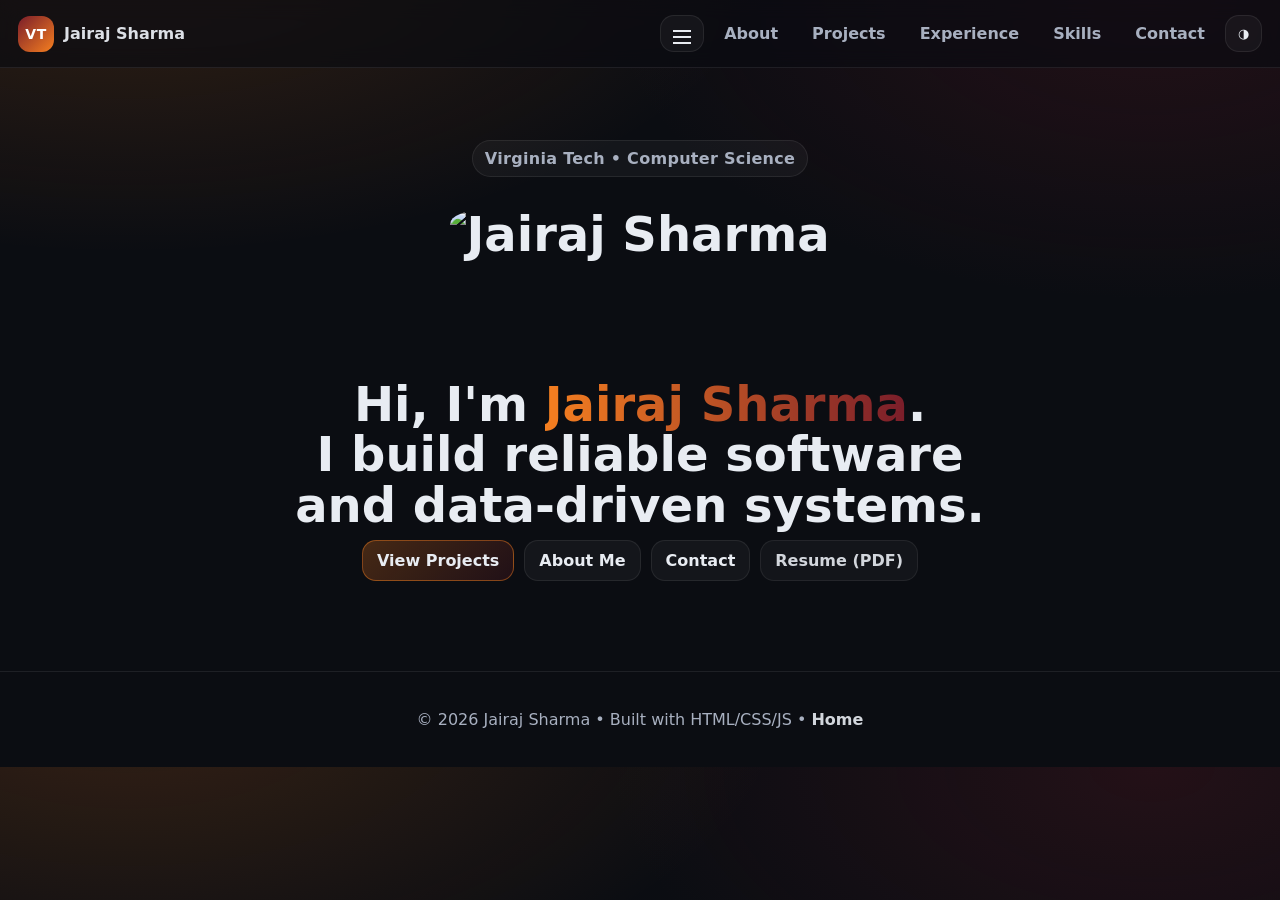
==== index.html @ 88c2f835 "adding barebones personal website" ====
<!doctype html>
<html lang="en">
<head>
  <meta charset="utf-8" />
  <meta name="viewport" content="width=device-width, initial-scale=1" />
  <title>Jairaj Sharma | Virginia Tech CS Portfolio</title>
  <meta name="description" content="Portfolio website for Jairaj Sharma, Virginia Tech Computer Science student." />
  <link rel="stylesheet" href="styles.css" />
</head>

<body>
  <div id="scrollProgress" aria-hidden="true"></div>

  <header class="site-header">
    <a class="brand" href="index.html" aria-label="Home">
      <span class="brand-mark" aria-hidden="true">VT</span>
      <span class="brand-text">Jairaj Sharma</span>
    </a>

    <nav class="nav" aria-label="Primary navigation">
      <button id="menuBtn" class="icon-btn" aria-label="Open menu" aria-expanded="false">
        <span class="hamburger" aria-hidden="true"></span>
      </button>

      <div id="navLinks" class="nav-links" data-open="false">
        <a href="about.html">About</a>
        <a href="projects.html">Projects</a>
        <a href="experience.html">Experience</a>
        <a href="skills.html">Skills</a>
        <a href="contact.html">Contact</a>
      </div>

      <button id="themeBtn" class="icon-btn" aria-label="Toggle theme" title="Toggle theme">
        <span aria-hidden="true">◑</span>
      </button>
    </nav>
  </header>

  <main id="top">
    <section class="hero hero--simple section">
      <div class="hero-content">
        <p class="tag">Virginia Tech • Computer Science</p>
        <h1 class="title">
          <div class="profile-image">
            <img src="DSC_0544 copy.JPG" alt="Jairaj Sharma" />
          </div>
          Hi, I'm <span class="accent">Jairaj Sharma</span>.
          <br />
          I build reliable software and data-driven systems.
        </h1>

        <div class="cta-row">
          <a class="btn primary" href="projects.html">View Projects</a>
          <a class="btn" href="about.html">About Me</a>
          <a class="btn" href="contact.html">Contact</a>
          <a class="btn ghost" href="#" id="resumeLink">Resume (PDF)</a>
        </div>
      </div>
    </section>
  </main>

  <footer class="footer">
    <p>
      © <span id="year"></span> Jairaj Sharma • Built with HTML/CSS/JS •
      <a class="link" href="index.html">Home</a>
    </p>
  </footer>

  <script src="script.js"></script>
</body>
</html>
---- styles.css ----
:root{
    --bg: #0b0d12;
    --panel: #111522;
    --panel2: #0f1320;
    --text: #e8ecf2;
    --muted: #a8b0c0;
    --border: rgba(255,255,255,0.08);
    --shadow: 0 14px 40px rgba(0,0,0,0.35);
  
    /* VT-ish accent pair */
    --accent: #7a1d2a;   /* maroon */
    --accent2:#f57f20;   /* orange-ish */
  
    --radius: 18px;
    --max: 1080px;
  }
  
  [data-theme="light"]{
    --bg: #f7f7fb;
    --panel: #ffffff;
    --panel2: #ffffff;
    --text: #10131a;
    --muted: #475064;
    --border: rgba(15,18,26,0.12);
    --shadow: 0 14px 40px rgba(15,18,26,0.12);
  }
  
  *{ box-sizing: border-box; }
  html{ scroll-behavior: smooth; }
  body{
    margin:0;
    font-family: ui-sans-serif, system-ui, -apple-system, Segoe UI, Roboto, Helvetica, Arial;
    background: radial-gradient(1200px 600px at 10% -10%, rgba(245,127,32,0.18), transparent 55%),
                radial-gradient(900px 500px at 90% 0%, rgba(122,29,42,0.22), transparent 60%),
                var(--bg);
    color: var(--text);
  }

  .profile-image img {
    height: 150px;
    border-radius: 10%; /* Makes the image circular */
    margin: 20px 0;
    text-align: center;

  }
  
  #scrollProgress{
    position: fixed;
    top:0; left:0;
    height: 3px;
    width: 0%;
    background: linear-gradient(90deg, var(--accent2), var(--accent));
    z-index: 9999;
  }
  
  /* Header */
  .site-header{
    position: sticky;
    top:0;
    z-index: 1000;
    backdrop-filter: blur(10px);
    background: rgba(10,12,18,0.65);
    border-bottom: 1px solid var(--border);
  }
  [data-theme="light"] .site-header{
    background: rgba(247,247,251,0.7);
  }
  
  .site-header{
    display:flex;
    align-items:center;
    justify-content: space-between;
    padding: 14px 18px;
  }
  
  .brand{
    display:flex;
    align-items:center;
    gap:10px;
    text-decoration:none;
    color: var(--text);
    font-weight: 700;
  }
  .brand-mark{
    width: 36px;
    height: 36px;
    border-radius: 12px;
    display:grid;
    place-items:center;
    background: linear-gradient(135deg, var(--accent), var(--accent2));
    color: white;
    font-size: 14px;
    letter-spacing: .5px;
  }
  .brand-text{ opacity: .95; }
  
  .nav{
    display:flex;
    align-items:center;
    gap: 10px;
  }
  .nav-links{
    display:flex;
    align-items:center;
    gap: 14px;
  }
  .nav-links a{
    color: var(--muted);
    text-decoration:none;
    font-weight: 600;
    padding: 10px 10px;
    border-radius: 12px;
  }
  .nav-links a:hover{
    background: rgba(255,255,255,0.06);
    color: var(--text);
  }
  .nav-links a[aria-current="page"]{
    color: var(--text);
    background: linear-gradient(135deg, rgba(245,127,32,0.18), rgba(122,29,42,0.14));
    border: 1px solid rgba(245,127,32,0.35);
  }
  
  .icon-btn{
    border: 1px solid var(--border);
    background: rgba(255,255,255,0.04);
    color: var(--text);
    padding: 10px 12px;
    border-radius: 14px;
    cursor:pointer;
  }
  .icon-btn:hover{
    transform: translateY(-1px);
  }
  
  
  /* Mobile nav */
  .hamburger{
    display:inline-block;
    width: 18px; height: 2px;
    background: var(--text);
    position: relative;
  }
  .hamburger::before, .hamburger::after{
    content:"";
    position:absolute; left:0;
    width: 18px; height: 2px;
    background: var(--text);
  }
  .hamburger::before{ top:-6px; }
  .hamburger::after{ top: 6px; }
  
  .section{
    max-width: var(--max);
    margin: 0 auto;
    padding: 56px 18px;
  }
  .section-head{
    margin-bottom: 18px;
  }
  .section-head h2{
    margin: 0 0 6px;
    font-size: 28px;
  }
  .section-head p{
    margin: 0;
    color: var(--muted);
  }
  
  .hero{
    display:grid;
    grid-template-columns: 1.3fr 0.7fr;
    gap: 18px;
    padding-top: 44px;
  }
  .hero.hero--simple{
    grid-template-columns: 1fr;
    text-align: center;
    padding-top: 72px;
    padding-bottom: 72px;
    max-width: 780px;
  }
  .hero.hero--simple .cta-row{
    justify-content: center;
  }
  .hero.hero--simple .profile-image{
    display: flex;
    justify-content: center;
  }
  .tag{
    display:inline-flex;
    padding: 8px 12px;
    border: 1px solid var(--border);
    background: rgba(255,255,255,0.04);
    border-radius: 999px;
    color: var(--muted);
    font-weight: 700;
    letter-spacing: .3px;
    margin: 0 0 12px;
  }
  .title{
    margin: 0 0 10px;
    font-size: clamp(30px, 4vw, 48px);
    line-height: 1.05;
  }
  .accent{
    background: linear-gradient(90deg, var(--accent2), var(--accent));
    -webkit-background-clip: text;
    background-clip:text;
    color: transparent;
  }
  .subtitle{
    margin: 0 0 18px;
    color: var(--muted);
    font-size: 16px;
    line-height: 1.5;
    max-width: 62ch;
  }
  
  .cta-row{
    display:flex;
    gap:10px;
    flex-wrap: wrap;
    margin-bottom: 18px;
  }
  
  .btn{
    border: 1px solid var(--border);
    background: rgba(255,255,255,0.04);
    color: var(--text);
    padding: 10px 14px;
    border-radius: 14px;
    text-decoration:none;
    font-weight: 800;
    display:inline-flex;
    align-items:center;
    gap: 8px;
    cursor:pointer;
  }
  .btn:hover{ transform: translateY(-1px); }
  .btn.primary{
    border-color: rgba(245,127,32,0.45);
    background: linear-gradient(135deg, rgba(245,127,32,0.25), rgba(122,29,42,0.20));
  }
  .btn.ghost{
    opacity: .9;
  }
  
  .quick-facts{
    display:grid;
    grid-template-columns: repeat(3, minmax(0,1fr));
    gap: 10px;
  }
  .fact{
    border: 1px solid var(--border);
    background: rgba(255,255,255,0.04);
    border-radius: var(--radius);
    padding: 12px 12px;
  }
  .fact-label{
    display:block;
    color: var(--muted);
    font-weight: 700;
    font-size: 12px;
    margin-bottom: 4px;
  }
  .fact-value{
    font-weight: 800;
  }
  
  .card{
    border: 1px solid var(--border);
    background: linear-gradient(180deg, rgba(255,255,255,0.06), rgba(255,255,255,0.03));
    border-radius: var(--radius);
    padding: 16px;
    box-shadow: var(--shadow);
  }
  
  .hero-card{
    display:flex;
    flex-direction: column;
    gap: 12px;
  }
  .avatar{
    width: 64px; height: 64px;
    border-radius: 22px;
    display:grid;
    place-items:center;
    font-size: 28px;
    background: rgba(255,255,255,0.06);
    border: 1px solid var(--border);
  }
  .card-title{
    margin: 0 0 8px;
    font-size: 18px;
  }
  .list{
    margin: 0;
    padding-left: 18px;
    color: var(--muted);
    line-height: 1.55;
  }
  .list strong{ color: var(--text); }
  
  .grid{
    display:grid;
    gap: 14px;
  }
  .grid.two{ grid-template-columns: repeat(2, minmax(0,1fr)); }
  .grid.three{ grid-template-columns: repeat(3, minmax(0,1fr)); }
  
  .filters{
    display:flex;
    gap: 10px;
    flex-wrap: wrap;
    margin: 16px 0;
  }
  .chip{
    border: 1px solid var(--border);
    background: rgba(255,255,255,0.04);
    color: var(--muted);
    padding: 8px 12px;
    border-radius: 999px;
    cursor:pointer;
    font-weight: 800;
  }
  .chip.is-active{
    color: var(--text);
    border-color: rgba(245,127,32,0.45);
    background: linear-gradient(135deg, rgba(245,127,32,0.22), rgba(122,29,42,0.16));
  }
  
  .project-top{
    display:flex;
    align-items:center;
    justify-content: space-between;
    gap: 10px;
  }
  .pill{
    font-weight: 900;
    font-size: 12px;
    color: var(--text);
    border: 1px solid rgba(245,127,32,0.35);
    background: rgba(245,127,32,0.10);
    padding: 6px 10px;
    border-radius: 999px;
  }
  
  .mini{
    margin: 10px 0 0;
    padding-left: 18px;
    color: var(--muted);
    line-height: 1.5;
  }
  .card-actions{
    display:flex;
    gap: 12px;
    margin-top: 12px;
  }
  .link{
    color: var(--text);
    text-decoration:none;
    font-weight: 900;
    opacity: .9;
  }
  .link:hover{
    text-decoration: underline;
  }
  
  .timeline{
    display:grid;
    gap: 14px;
  }
  .timeline-top{
    display:flex;
    align-items: baseline;
    justify-content: space-between;
    gap: 10px;
  }
  .muted{
    color: var(--muted);
  }
  
  .badges{
    display:flex;
    gap: 8px;
    flex-wrap: wrap;
    margin-top: 10px;
  }
  .badge{
    border: 1px solid var(--border);
    background: rgba(255,255,255,0.04);
    color: var(--text);
    padding: 7px 10px;
    border-radius: 999px;
    font-weight: 800;
    font-size: 13px;
  }
  
  .field{
    display:grid;
    gap: 6px;
    margin-bottom: 12px;
  }
  .field span{
    color: var(--muted);
    font-weight: 800;
    font-size: 13px;
  }
  input, textarea{
    width: 100%;
    border-radius: 14px;
    border: 1px solid var(--border);
    background: rgba(255,255,255,0.03);
    padding: 10px 12px;
    color: var(--text);
    outline: none;
  }
  input:focus, textarea:focus{
    border-color: rgba(245,127,32,0.55);
    box-shadow: 0 0 0 4px rgba(245,127,32,0.12);
  }
  
  .form-row{
    display:flex;
    align-items:center;
    gap: 12px;
  }
  
  .inline-btn{
    border: none;
    background: none;
    color: var(--text);
    font-weight: 900;
    cursor: pointer;
    padding: 0;
  }
  .inline-btn:hover{ text-decoration: underline; }
  
  .toast{
    margin-left: 10px;
    color: var(--accent2);
    font-weight: 900;
  }
  
  .footer{
    border-top: 1px solid var(--border);
    padding: 22px 18px;
    color: var(--muted);
    text-align:center;
  }
  
  /* Responsive */
  @media (max-width: 860px){
    .hero{ grid-template-columns: 1fr; }
    .grid.two{ grid-template-columns: 1fr; }
    .grid.three{ grid-template-columns: 1fr; }
    .quick-facts{ grid-template-columns: 1fr; }
  
    .nav-links{
      position: absolute;
      top: 62px;
      right: 14px;
      flex-direction: column;
      align-items: stretch;
      width: 190px;
      padding: 10px;
      border-radius: 16px;
      border: 1px solid var(--border);
      background: rgba(10,12,18,0.92);
      box-shadow: var(--shadow);
      display: none;
    }
    [data-theme="light"] .nav-links{
      background: rgba(247,247,251,0.95);
    }
    .nav-links[data-open="true"]{ display:flex; }
  }
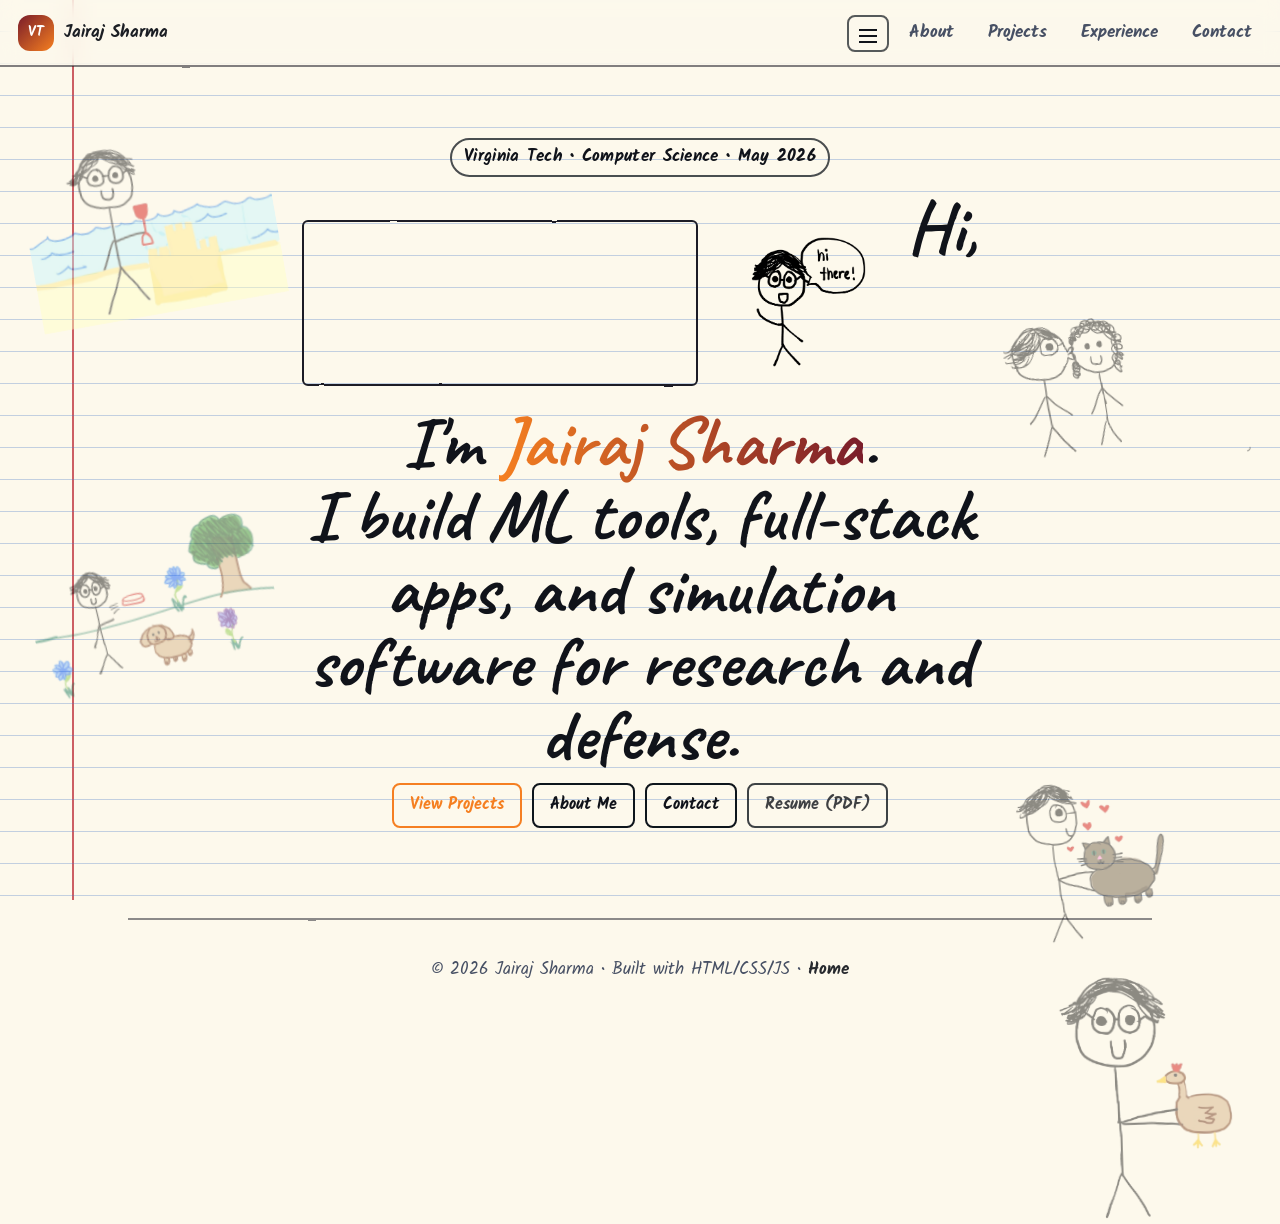
==== commit ccb0946d: "added animation effects, changed the theme to pencil sketch, included artistry" ====
--- a/index.html
+++ b/index.html
@@ -5,10 +5,25 @@
   <meta name="viewport" content="width=device-width, initial-scale=1" />
   <title>Jairaj Sharma | Virginia Tech CS Portfolio</title>
   <meta name="description" content="Portfolio website for Jairaj Sharma, Virginia Tech Computer Science student." />
-  <link rel="stylesheet" href="styles.css" />
+  <link rel="stylesheet" href="css/styles.css" />
+  <!-- Preload the hero portrait so it's ready by the time the page's pen-reveal
+       animation plays. Same file is used by <img> below (browser reuses the fetch). -->
+  <link rel="preload" as="image" href="images/profile.jpg" fetchpriority="high" />
 </head>
 
 <body>
+  <!-- Pencil-sketch filters used by CSS: `filter: url(#sketch)` / `#sketch-soft` -->
+  <svg class="sketch-defs" width="0" height="0" aria-hidden="true" focusable="false" style="position:absolute;width:0;height:0;overflow:hidden">
+    <filter id="sketch">
+      <feTurbulence type="fractalNoise" baseFrequency="0.025" numOctaves="3" seed="3" stitchTiles="stitch"/>
+      <feDisplacementMap in="SourceGraphic" scale="2.4"/>
+    </filter>
+    <filter id="sketch-soft">
+      <feTurbulence type="fractalNoise" baseFrequency="0.02" numOctaves="2" seed="7" stitchTiles="stitch"/>
+      <feDisplacementMap in="SourceGraphic" scale="1.5"/>
+    </filter>
+  </svg>
+
   <div id="scrollProgress" aria-hidden="true"></div>
 
   <header class="site-header">
@@ -26,34 +41,33 @@
         <a href="about.html">About</a>
         <a href="projects.html">Projects</a>
         <a href="experience.html">Experience</a>
-        <a href="skills.html">Skills</a>
         <a href="contact.html">Contact</a>
       </div>
 
-      <button id="themeBtn" class="icon-btn" aria-label="Toggle theme" title="Toggle theme">
-        <span aria-hidden="true">◑</span>
-      </button>
     </nav>
   </header>
 
   <main id="top">
     <section class="hero hero--simple section">
       <div class="hero-content">
-        <p class="tag">Virginia Tech • Computer Science</p>
+        <p class="tag">Virginia Tech • Computer Science • May 2026</p>
         <h1 class="title">
-          <div class="profile-image">
-            <img src="DSC_0544 copy.JPG" alt="Jairaj Sharma" />
+          <div class="profile-row">
+            <div class="profile-image">
+              <img src="images/profile.jpg" alt="Jairaj Sharma" fetchpriority="high" decoding="async" />
+            </div>
+            <img class="profile-sketch" src="images/transparent_images/SayingHi.png" alt="" decoding="async" />
           </div>
           Hi, I'm <span class="accent">Jairaj Sharma</span>.
           <br />
-          I build reliable software and data-driven systems.
+          I build ML tools, full-stack apps, and simulation software for research and defense.
         </h1>
 
         <div class="cta-row">
           <a class="btn primary" href="projects.html">View Projects</a>
           <a class="btn" href="about.html">About Me</a>
           <a class="btn" href="contact.html">Contact</a>
-          <a class="btn ghost" href="#" id="resumeLink">Resume (PDF)</a>
+          <a class="btn ghost" href="docs/Jairaj_Sharma_VirginiaTech.pdf" id="resumeLink">Resume (PDF)</a>
         </div>
       </div>
     </section>
@@ -66,6 +80,6 @@
     </p>
   </footer>
 
-  <script src="script.js"></script>
+  <script src="js/script.js"></script>
 </body>
 </html>
--- a/css/styles.css
+++ b/css/styles.css
@@ -0,0 +1,1154 @@
+@import url("https://fonts.googleapis.com/css2?family=Caveat:wght@500;600;700&family=Kalam:wght@400;700&display=swap");
+
+:root{
+    /* Notebook-paper palette — cream page, dark ink. Single theme (no toggle). */
+    --bg: #fdf9ec;
+    --panel: #ffffff;
+    --panel2: #ffffff;
+    --text: #10131a;
+    --muted: #475064;
+    --border: rgba(15,18,26,0.12);
+    --shadow: 0 14px 40px rgba(15,18,26,0.12);
+
+    /* VT-ish accent pair */
+    --accent: #7a1d2a;   /* maroon */
+    --accent2:#f57f20;   /* orange-ish */
+
+    /* Pencil / ink used by sketchy borders */
+    --pencil: #2a2e3a;        /* dark graphite, used on white card faces */
+    --ink: #1a1d26;           /* ink color for borders/rules on cream paper */
+    --ink-soft: rgba(26,29,38,0.75);
+
+    --radius: 8px;
+    --max: 1080px;
+
+    --font-body: "Kalam", "Patrick Hand", "Comic Sans MS", cursive;
+    --font-hand: "Caveat", "Kalam", cursive;
+  }
+  
+  *{ box-sizing: border-box; }
+  html{
+    scroll-behavior: smooth;
+    overscroll-behavior-y: auto;
+    -webkit-overflow-scrolling: touch;
+  }
+
+  /* ===== Handwritten type + pencil-sketch borders =====
+     Headings use Caveat (flowy). Body, labels, and buttons use Kalam (tidy).
+     Borders come from ::before pseudo-elements passed through an SVG
+     feTurbulence/feDisplacementMap filter declared in each page (#sketch and
+     #sketch-soft) so straight edges wobble like a pencil stroke.
+  */
+  h1, h2, h3, h4, h5,
+  .title, .section-head h2,
+  .card h1, .card h2, .card h3, .card h4, .card h5,
+  .tl-card h3{
+    font-family: var(--font-hand);
+    font-weight: 700;
+    letter-spacing: 0.3px;
+    line-height: 1.15;
+  }
+  .section-head h2{ font-size: 42px; }
+  .section-head p{ font-size: 17px; }
+  .card h3{ font-size: 26px; }
+
+  .tl-group-title, .group-title,
+  .btn, .chip, .badge, .pill, .fact-label, .fact-value,
+  .tag, .nav-links a, .brand-text,
+  input, textarea, .inline-btn{
+    font-family: var(--font-body);
+  }
+
+  /* Sketchy pencil border shared across bordered UI. Each host element gets
+     position:relative and transparent/no border, then ::before paints a
+     filter-distorted outline on top. */
+  .sketch-border{ position: relative; }
+  .sketch-border::before{
+    content: "";
+    position: absolute;
+    inset: 0;
+    border: 2px solid currentColor;
+    border-radius: inherit;
+    filter: url(#sketch);
+    pointer-events: none;
+  }
+  body{
+    margin:0;
+    min-height: 100vh;
+    position: relative;   /* positioning context for scattered .doodle sketches */
+    font-family: var(--font-body);
+    font-size: 17px;
+    line-height: 1.55;
+    /* Cream notebook paper — blue ruled lines (parallaxed via --notebook-y on
+       scroll) and a red margin line ~72px from the left. */
+    background:
+      linear-gradient(
+        to bottom,
+        transparent 0,
+        transparent 31px,
+        rgba(70,120,200,0.32) 31px,
+        rgba(70,120,200,0.32) 32px
+      ),
+      linear-gradient(
+        to right,
+        transparent 72px,
+        rgba(184,29,42,0.70) 72px,
+        rgba(184,29,42,0.70) 74px,
+        transparent 74px
+      ),
+      var(--bg);
+    background-position: 0 var(--notebook-y, 0px), 0 0, 0 0;
+    background-size: 100% 32px, auto auto, auto auto;
+    background-repeat: repeat, no-repeat, no-repeat;
+    background-attachment: fixed;
+    color: var(--text);
+    overscroll-behavior-y: auto;
+  }
+  @media (max-width: 640px){
+    body{
+      /* Pull the red margin closer to the edge on narrow viewports */
+      background:
+        linear-gradient(
+          to bottom,
+          transparent 0,
+          transparent 31px,
+          rgba(70,120,200,0.32) 31px,
+          rgba(70,120,200,0.32) 32px
+        ),
+        linear-gradient(
+          to right,
+          transparent 40px,
+          rgba(184,29,42,0.70) 40px,
+          rgba(184,29,42,0.70) 42px,
+          transparent 42px
+        ),
+        var(--bg);
+      background-position: 0 var(--notebook-y, 0px), 0 0, 0 0;
+      background-size: 100% 32px, auto auto, auto auto;
+      background-repeat: repeat, no-repeat, no-repeat;
+      background-attachment: fixed;
+    }
+  }
+
+  /* Row that holds the framed photo + the waving stick-figure sketch. */
+  .profile-row{
+    display: inline-flex;
+    align-items: center;
+    gap: 18px;
+    margin: 20px auto;
+    line-height: 0;
+  }
+  .profile-sketch{
+    display: block;
+    height: 150px;         /* match the framed photo's height */
+    width: auto;
+    /* Fade in once the PNG has decoded so it doesn't pop in late and out of
+       sync with the photo or the writing animation. */
+    opacity: 0;
+    transition: opacity 1100ms cubic-bezier(.35,.65,.35,1);
+  }
+  .profile-sketch.is-loaded{ opacity: 1; }
+  @media (max-width: 640px){
+    .profile-row{ flex-wrap: wrap; justify-content: center; gap: 12px; }
+    .profile-sketch{ height: 120px; }
+  }
+
+  .profile-image {
+    position: relative;
+    display: inline-block;
+    width: fit-content;
+    line-height: 0;        /* kill the extra baseline gap under <img> */
+    padding: 8px;          /* equal breathing room inside the frame on all sides */
+  }
+  .profile-image img {
+    display: block;
+    height: 150px;
+    width: auto;
+    border-radius: 4px;
+    position: relative;
+    z-index: 0;
+    /* Start hidden and fade in to match the pen-reveal on adjacent text.
+       JS adds .is-loaded once the image is actually decoded so we never
+       pop the image in mid-animation; matches pe-write's ease/duration. */
+    opacity: 0;
+    transition: opacity 1100ms cubic-bezier(.35,.65,.35,1);
+  }
+  .profile-image img.is-loaded{ opacity: 1; }
+  .profile-image::after {
+    content: "";
+    position: absolute;
+    inset: 0;              /* frame sits on the padding box -> even 8px gap all around */
+    border: 2.5px solid var(--ink);
+    border-radius: 6px;
+    filter: url(#sketch);
+    pointer-events: none;
+  }
+  
+  #scrollProgress{
+    position: fixed;
+    top:0; left:0;
+    height: 3px;
+    width: 0%;
+    background: linear-gradient(90deg, var(--accent2), var(--accent));
+    z-index: 9999;
+  }
+  
+  /* Header */
+  .site-header{
+    position: sticky;
+    top:0;
+    z-index: 1000;
+    backdrop-filter: blur(10px);
+    background: rgba(253,249,236,0.72);
+    border-bottom: none;
+  }
+  .site-header::after{
+    content: "";
+    position: absolute;
+    left: 0;
+    right: 0;
+    bottom: -1px;
+    height: 2px;
+    background: var(--ink);
+    filter: url(#sketch-soft);
+    pointer-events: none;
+    opacity: 0.55;
+  }
+  .site-header{
+    display:flex;
+    align-items:center;
+    justify-content: space-between;
+    padding: 14px 18px;
+  }
+  
+  .brand{
+    display:flex;
+    align-items:center;
+    gap:10px;
+    text-decoration:none;
+    color: var(--text);
+    font-weight: 700;
+  }
+  .brand-mark{
+    width: 36px;
+    height: 36px;
+    border-radius: 12px;
+    display:grid;
+    place-items:center;
+    background: linear-gradient(135deg, var(--accent), var(--accent2));
+    color: white;
+    font-size: 14px;
+    letter-spacing: .5px;
+  }
+  .brand-text{ opacity: .95; }
+  
+  .nav{
+    display:flex;
+    align-items:center;
+    gap: 10px;
+  }
+  .nav-links{
+    display:flex;
+    align-items:center;
+    gap: 14px;
+  }
+  .nav-links a{
+    color: var(--muted);
+    text-decoration:none;
+    font-weight: 700;
+    padding: 6px 10px;
+    border-radius: 6px;
+    position: relative;
+  }
+  .nav-links a:hover{
+    color: var(--text);
+  }
+  .nav-links a[aria-current="page"]{
+    color: var(--text);
+  }
+  .nav-links a[aria-current="page"]::before{
+    content: "";
+    position: absolute;
+    left: 2px;
+    right: 2px;
+    bottom: 2px;
+    height: 2px;
+    background: var(--accent2);
+    filter: url(#sketch-soft);
+    pointer-events: none;
+  }
+  
+  .icon-btn{
+    position: relative;
+    border: none;
+    background: transparent;
+    color: var(--text);
+    padding: 8px 12px;
+    border-radius: 8px;
+    cursor: pointer;
+    font-family: var(--font-body);
+    font-weight: 700;
+  }
+  .icon-btn::before{
+    content: "";
+    position: absolute;
+    inset: 0;
+    border: 2px solid currentColor;
+    border-radius: inherit;
+    filter: url(#sketch-soft);
+    pointer-events: none;
+    opacity: 0.7;
+  }
+  .icon-btn:hover{ transform: translateY(-1px); }
+  
+  
+  /* Mobile nav */
+  .hamburger{
+    display:inline-block;
+    width: 18px; height: 2px;
+    background: var(--text);
+    position: relative;
+  }
+  .hamburger::before, .hamburger::after{
+    content:"";
+    position:absolute; left:0;
+    width: 18px; height: 2px;
+    background: var(--text);
+  }
+  .hamburger::before{ top:-6px; }
+  .hamburger::after{ top: 6px; }
+  
+  .section{
+    max-width: var(--max);
+    margin: 0 auto;
+    padding: 56px 18px;
+  }
+  .section-head{
+    margin-bottom: 18px;
+  }
+  .section-head h2{
+    margin: 0 0 6px;
+    font-size: 42px;
+  }
+  .section-head p{
+    margin: 0;
+    color: var(--muted);
+    font-size: 17px;
+  }
+  
+  .hero{
+    display:grid;
+    grid-template-columns: 1.3fr 0.7fr;
+    gap: 18px;
+    padding-top: 44px;
+  }
+  .hero.hero--simple{
+    grid-template-columns: 1fr;
+    text-align: center;
+    padding-top: 72px;
+    padding-bottom: 72px;
+    max-width: 780px;
+  }
+  .hero.hero--simple .cta-row{
+    justify-content: center;
+  }
+  .hero.hero--simple .profile-image{
+    display: inline-block; /* centered by the hero's text-align: center */
+  }
+  .tag{
+    position: relative;
+    display: inline-flex;
+    padding: 6px 14px;
+    border: none;
+    background: transparent;
+    border-radius: 999px;
+    color: var(--text);
+    font-weight: 700;
+    letter-spacing: .3px;
+    margin: 0 0 14px;
+  }
+  .tag::before{
+    content: "";
+    position: absolute;
+    inset: 0;
+    border: 2px solid currentColor;
+    border-radius: inherit;
+    filter: url(#sketch-soft);
+    pointer-events: none;
+    opacity: 0.75;
+  }
+  .title{
+    margin: 0 0 10px;
+    font-size: clamp(44px, 6vw, 72px);
+    line-height: 1.02;
+  }
+  .accent{
+    background: linear-gradient(90deg, var(--accent2), var(--accent));
+    -webkit-background-clip: text;
+    background-clip:text;
+    color: transparent;
+  }
+  .subtitle{
+    margin: 0 0 18px;
+    color: var(--muted);
+    font-size: 16px;
+    line-height: 1.5;
+    max-width: 62ch;
+  }
+  
+  .cta-row{
+    display:flex;
+    gap:10px;
+    flex-wrap: wrap;
+    margin-bottom: 18px;
+  }
+  
+  .btn{
+    position: relative;
+    border: none;
+    background: transparent;
+    color: var(--text);
+    padding: 10px 18px;
+    border-radius: 8px;
+    text-decoration:none;
+    font-weight: 700;
+    font-size: 16px;
+    display:inline-flex;
+    align-items:center;
+    gap: 8px;
+    cursor:pointer;
+  }
+  .btn::before{
+    content: "";
+    position: absolute;
+    inset: 0;
+    border: 2px solid currentColor;
+    border-radius: inherit;
+    filter: url(#sketch-soft);
+    pointer-events: none;
+  }
+  .btn:hover{ transform: translateY(-1px); }
+  .btn.primary{
+    color: var(--accent2);
+  }
+  .btn.primary::before{
+    border-width: 2.5px;
+  }
+  .btn.ghost{
+    opacity: .8;
+  }
+
+  .quick-facts{
+    display:grid;
+    grid-template-columns: repeat(3, minmax(0,1fr));
+    gap: 10px;
+  }
+  .fact{
+    position: relative;
+    border: none;
+    background: transparent;
+    border-radius: 8px;
+    padding: 14px;
+  }
+  .fact::before{
+    content: "";
+    position: absolute;
+    inset: 0;
+    border: 2px solid var(--ink);
+    border-radius: inherit;
+    filter: url(#sketch);
+    pointer-events: none;
+    opacity: 0.65;
+  }
+  .fact-label{
+    display:block;
+    color: var(--muted);
+    font-weight: 700;
+    font-size: 13px;
+    margin-bottom: 4px;
+    text-transform: uppercase;
+    letter-spacing: 1px;
+  }
+  .fact-value{
+    font-weight: 700;
+    font-size: 17px;
+  }
+
+  .card{
+    position: relative;
+    border: none;
+    background: #ffffff;
+    color: #1a1d26;
+    border-radius: 6px;
+    padding: 20px;
+    box-shadow:
+      3px 4px 0 rgba(26,29,38,0.10),
+      0 14px 30px rgba(0,0,0,0.22);
+  }
+  .card::before{
+    content: "";
+    position: absolute;
+    inset: 0;
+    border: 2px solid var(--pencil);
+    border-radius: inherit;
+    filter: url(#sketch);
+    pointer-events: none;
+  }
+  /* Pinned-note feel: alternate a tiny rotation so stacked cards don't line up. */
+  .grid > .card:nth-child(odd){ transform: rotate(-0.35deg); }
+  .grid > .card:nth-child(even){ transform: rotate(0.35deg); }
+  .tl-item:nth-child(odd) .tl-card{ transform: rotate(-0.3deg); }
+  .tl-item:nth-child(even) .tl-card{ transform: rotate(0.25deg); }
+  /* Keep card contents readable against the opaque white bg regardless of theme */
+  .card h1,
+  .card h2,
+  .card h3,
+  .card h4,
+  .card h5{ color: #0b0d12; }
+  .card p{ color: #1a1d26; }
+  .card strong{ color: #0b0d12; }
+  .card .list{ color: #3d4455; }
+  .card .list strong{ color: #0b0d12; }
+  .card .mini{ color: #3d4455; }
+  .card .mini strong{ color: #0b0d12; }
+  .card .muted{ color: #5a6170; }
+  .card .link{ color: #0b0d12; }
+  .card .link:hover{ color: var(--accent); }
+  .card .badge{
+    color: #1a1d26;
+  }
+  .card .badge::before{
+    border-color: var(--pencil);
+  }
+  .card .inline-btn{ color: #0b0d12; }
+  .card .toast{ color: var(--accent); }
+  .card .field span{ color: #5a6170; }
+  .card input,
+  .card textarea{
+    background: #ffffff;
+    border: 2px solid var(--pencil);
+    color: #1a1d26;
+  }
+  .card input:focus,
+  .card textarea:focus{
+    outline: none;
+    border-color: var(--accent2);
+    box-shadow: 2px 2px 0 rgba(245,127,32,0.2);
+  }
+  
+  .hero-card{
+    display:flex;
+    flex-direction: column;
+    gap: 12px;
+  }
+  .avatar{
+    width: 64px; height: 64px;
+    border-radius: 22px;
+    display:grid;
+    place-items:center;
+    font-size: 28px;
+    background: rgba(255,255,255,0.06);
+    border: 1px solid var(--border);
+  }
+  .card-title{
+    margin: 0 0 8px;
+    font-size: 18px;
+  }
+  .list{
+    margin: 0;
+    padding-left: 18px;
+    color: var(--muted);
+    line-height: 1.55;
+  }
+  .list strong{ color: var(--text); }
+  
+  .grid{
+    display:grid;
+    gap: 14px;
+  }
+  .grid.two{ grid-template-columns: repeat(2, minmax(0,1fr)); }
+  .grid.three{ grid-template-columns: repeat(3, minmax(0,1fr)); }
+  
+  .filters{
+    display:flex;
+    gap: 10px;
+    flex-wrap: wrap;
+    margin: 16px 0;
+  }
+  .chip{
+    position: relative;
+    border: none;
+    background: transparent;
+    color: var(--muted);
+    padding: 6px 16px;
+    border-radius: 999px;
+    cursor: pointer;
+    font-weight: 700;
+    font-size: 15px;
+  }
+  .chip::before{
+    content: "";
+    position: absolute;
+    inset: 0;
+    border: 2px solid currentColor;
+    border-radius: inherit;
+    filter: url(#sketch-soft);
+    pointer-events: none;
+    opacity: 0.7;
+  }
+  .chip.is-active{
+    color: var(--accent2);
+  }
+  .chip.is-active::before{
+    opacity: 1;
+    border-width: 2.5px;
+  }
+  
+  .project-top{
+    display:flex;
+    align-items:center;
+    justify-content: space-between;
+    gap: 10px;
+  }
+  .pill{
+    position: relative;
+    font-weight: 700;
+    font-size: 14px;
+    color: var(--accent2);
+    background: transparent;
+    border: none;
+    padding: 4px 12px;
+    border-radius: 999px;
+  }
+  .pill::before{
+    content: "";
+    position: absolute;
+    inset: 0;
+    border: 2px solid currentColor;
+    border-radius: inherit;
+    filter: url(#sketch-soft);
+    pointer-events: none;
+  }
+  
+  .mini{
+    margin: 10px 0 0;
+    padding-left: 18px;
+    color: var(--muted);
+    line-height: 1.5;
+  }
+  .card-actions{
+    display:flex;
+    gap: 12px;
+    margin-top: 12px;
+  }
+  .link{
+    color: var(--text);
+    text-decoration:none;
+    font-weight: 900;
+    opacity: .9;
+  }
+  .link:hover{
+    text-decoration: underline;
+  }
+  
+  .timeline{
+    display:grid;
+    gap: 14px;
+  }
+  .timeline-top{
+    display:flex;
+    align-items: baseline;
+    justify-content: space-between;
+    gap: 10px;
+  }
+
+  /* ===== Unified timeline (experience / education / skills) ===== */
+  .tl{
+    position: relative;
+    margin-top: 8px;
+  }
+  /* Continuous vertical rail; sits behind the dots */
+  .tl::before{
+    content: "";
+    position: absolute;
+    top: 0;
+    bottom: 0;
+    left: 172px;              /* 140 date col + 18 gap + 14 (half of 28 marker col) */
+    width: 2px;
+    margin-left: -1px;
+    background: linear-gradient(
+      to bottom,
+      transparent 0,
+      rgba(245,127,32,0.55) 6%,
+      rgba(122,29,42,0.45) 94%,
+      transparent 100%
+    );
+    pointer-events: none;
+  }
+  .tl-group-title,
+  .group-title{
+    font-size: 12px;
+    letter-spacing: 2px;
+    text-transform: uppercase;
+    font-weight: 900;
+    color: var(--text);
+    margin: 30px 0 14px;
+  }
+  .tl-group-title{
+    padding-left: 206px;       /* aligns with card column inside .tl */
+  }
+  .tl-group-title:first-child{ margin-top: 4px; }
+
+  .tl-item{
+    display: grid;
+    grid-template-columns: 140px 28px 1fr;
+    gap: 18px;
+    align-items: start;
+    position: relative;
+    padding-bottom: 22px;
+  }
+  .tl-item:last-child{ padding-bottom: 4px; }
+  .tl-date{
+    color: var(--muted);
+    font-weight: 800;
+    font-size: 13px;
+    text-align: right;
+    padding-top: 16px;
+    line-height: 1.4;
+  }
+  .tl-marker{
+    position: relative;
+    align-self: stretch;
+    min-height: 40px;
+  }
+  .tl-dot{
+    position: absolute;
+    left: 50%;
+    top: 18px;
+    width: 16px;
+    height: 16px;
+    margin-left: -8px;
+    border-radius: 50%;
+    background: var(--accent2);
+    box-shadow:
+      0 0 0 3px rgba(245,127,32,0.15),
+      0 6px 18px rgba(122,29,42,0.25);
+    filter: url(#sketch-soft);
+    z-index: 1;
+  }
+  .tl-card{ margin: 0; }
+  .tl-card h3{ margin-top: 0; margin-bottom: 6px; }
+  .tl-sub{
+    color: #5a6170;
+    font-weight: 700;
+    margin: 0 0 10px;
+    font-size: 14px;
+  }
+  .tl-card .list,
+  .tl-card p:last-child{ margin-bottom: 0; }
+
+  @media (max-width: 780px){
+    .tl::before{ left: 16px; }
+    .tl-group-title{ padding-left: 40px; margin-top: 24px; }
+    .group-title{ margin-top: 24px; }
+    .tl-item{
+      grid-template-columns: 32px 1fr;
+      grid-template-rows: auto auto;
+      gap: 4px 14px;
+      padding-bottom: 20px;
+    }
+    .tl-marker{ grid-column: 1; grid-row: 1 / span 2; min-height: 0; }
+    .tl-date{
+      grid-column: 2;
+      grid-row: 1;
+      text-align: left;
+      padding-top: 2px;
+    }
+    .tl-card{ grid-column: 2; grid-row: 2; }
+    .tl-dot{ left: 16px; top: 4px; }
+  }
+  .muted{
+    color: var(--muted);
+  }
+  
+  .badges{
+    display:flex;
+    gap: 8px;
+    flex-wrap: wrap;
+    margin-top: 10px;
+  }
+  .badge{
+    position: relative;
+    border: none;
+    background: transparent;
+    color: var(--text);
+    padding: 4px 12px;
+    border-radius: 6px;
+    font-weight: 700;
+    font-size: 15px;
+  }
+  .badge::before{
+    content: "";
+    position: absolute;
+    inset: 0;
+    border: 1.75px solid currentColor;
+    border-radius: inherit;
+    filter: url(#sketch-soft);
+    pointer-events: none;
+    opacity: 0.8;
+  }
+  
+  .field{
+    display:grid;
+    gap: 6px;
+    margin-bottom: 12px;
+  }
+  .field span{
+    color: var(--muted);
+    font-weight: 800;
+    font-size: 13px;
+  }
+  input, textarea{
+    width: 100%;
+    border-radius: 6px;
+    border: 2px solid var(--ink-soft);
+    background: rgba(255,255,255,0.03);
+    padding: 10px 14px;
+    color: var(--text);
+    font-family: var(--font-body);
+    font-size: 16px;
+    outline: none;
+  }
+  input:focus, textarea:focus{
+    border-color: rgba(245,127,32,0.55);
+    box-shadow: 0 0 0 4px rgba(245,127,32,0.12);
+  }
+  
+  .form-row{
+    display:flex;
+    align-items:center;
+    gap: 12px;
+  }
+  
+  .inline-btn{
+    border: none;
+    background: none;
+    color: var(--text);
+    font-weight: 900;
+    cursor: pointer;
+    padding: 0;
+  }
+  .inline-btn:hover{ text-decoration: underline; }
+  
+  .toast{
+    margin-left: 10px;
+    color: var(--accent2);
+    font-weight: 900;
+  }
+  
+  .footer{
+    position: relative;
+    border-top: none;
+    padding: 22px 18px;
+    color: var(--muted);
+    text-align:center;
+  }
+  .footer::before{
+    content: "";
+    position: absolute;
+    top: 0;
+    left: 10%;
+    right: 10%;
+    height: 2px;
+    background: var(--ink);
+    filter: url(#sketch-soft);
+    pointer-events: none;
+    opacity: 0.5;
+  }
+  
+  /* About split (bio on left, photo on right) */
+  .about-split{
+    display: grid;
+    grid-template-columns: 1.4fr 1fr;
+    gap: 18px;
+    align-items: stretch;
+    margin-bottom: 14px;
+  }
+  .about-photo{
+    margin: 0;
+    border-radius: var(--radius);
+    overflow: hidden;
+    border: 1px solid var(--border);
+    box-shadow: var(--shadow);
+    background: rgba(255,255,255,0.03);
+    min-height: 320px;
+  }
+  .about-photo img{
+    display: block;
+    width: 100%;
+    height: 100%;
+    object-fit: cover;
+  }
+
+  /* Responsive */
+  @media (max-width: 860px){
+    .hero{ grid-template-columns: 1fr; }
+    .grid.two{ grid-template-columns: 1fr; }
+    .grid.three{ grid-template-columns: 1fr; }
+    .quick-facts{ grid-template-columns: 1fr; }
+    .about-split{ grid-template-columns: 1fr; }
+    .about-photo{ min-height: 0; }
+    .about-photo img{ aspect-ratio: 4 / 5; height: auto; }
+  
+    .nav-links{
+      position: absolute;
+      top: 62px;
+      right: 14px;
+      flex-direction: column;
+      align-items: stretch;
+      width: 200px;
+      padding: 10px;
+      border-radius: 6px;
+      border: 2px solid var(--ink);
+      background: rgba(253,249,236,0.96);
+      box-shadow: 3px 4px 0 rgba(26,29,38,0.18);
+      display: none;
+    }
+    .nav-links[data-open="true"]{ display:flex; }
+  }
+
+  /* ============================================================
+     Page transitions: enter on load, exit on internal nav click.
+     Uses the `translate` property (not `transform`) so card rotations
+     from `transform: rotate(...)` are preserved — browsers compose the
+     two independently. Stagger is done via nth-child delays.
+     ============================================================ */
+  :root{
+    --pe-enter-dur: 500ms;
+    --pe-exit-dur: 260ms;
+    --pe-ease: cubic-bezier(.25,.7,.25,1);
+    --pe-ease-out: cubic-bezier(.4,0,.6,1);
+  }
+
+  @keyframes pe-enter{
+    from{ opacity: 0; translate: 0 28px; }
+    to  { opacity: 1; translate: 0 0; }
+  }
+  @keyframes pe-leave{
+    from{ opacity: 1; translate: 0 0; }
+    to  { opacity: 0; translate: 0 -28px; }
+  }
+
+  /* Enter — runs automatically on every page load */
+  main > section > *,
+  .hero-content > *,
+  .grid > *,
+  .tl-item,
+  .filters,
+  .quick-facts,
+  .tl-group-title,
+  .group-title{
+    animation: pe-enter var(--pe-enter-dur) var(--pe-ease) both;
+  }
+
+  /* Top-level section children stagger */
+  main > section > *:nth-child(1){ animation-delay: 0ms; }
+  main > section > *:nth-child(2){ animation-delay: 60ms; }
+  main > section > *:nth-child(3){ animation-delay: 120ms; }
+  main > section > *:nth-child(4){ animation-delay: 180ms; }
+  main > section > *:nth-child(5){ animation-delay: 240ms; }
+  main > section > *:nth-child(6){ animation-delay: 300ms; }
+
+  /* Stagger inside the hero (tag → title → ctas) */
+  .hero-content > *:nth-child(1){ animation-delay: 40ms; }
+  .hero-content > *:nth-child(2){ animation-delay: 120ms; }
+  .hero-content > *:nth-child(3){ animation-delay: 200ms; }
+  .hero-content > *:nth-child(4){ animation-delay: 280ms; }
+
+  /* Grid cards stagger after their parent's entry */
+  .grid > *:nth-child(1){ animation-delay: 160ms; }
+  .grid > *:nth-child(2){ animation-delay: 220ms; }
+  .grid > *:nth-child(3){ animation-delay: 280ms; }
+  .grid > *:nth-child(4){ animation-delay: 340ms; }
+  .grid > *:nth-child(5){ animation-delay: 400ms; }
+
+  /* Timeline items stagger */
+  .tl-item:nth-child(1){ animation-delay: 120ms; }
+  .tl-item:nth-child(2){ animation-delay: 180ms; }
+  .tl-item:nth-child(3){ animation-delay: 240ms; }
+  .tl-item:nth-child(4){ animation-delay: 300ms; }
+  .tl-item:nth-child(5){ animation-delay: 360ms; }
+  .tl-item:nth-child(6){ animation-delay: 420ms; }
+  .tl-item:nth-child(7){ animation-delay: 480ms; }
+
+  /* Exit — JS adds .is-leaving on <body> before navigating away */
+  body.is-leaving main > section > *,
+  body.is-leaving .hero-content > *,
+  body.is-leaving .grid > *,
+  body.is-leaving .tl-item,
+  body.is-leaving .filters,
+  body.is-leaving .quick-facts,
+  body.is-leaving .tl-group-title,
+  body.is-leaving .group-title{
+    animation: pe-leave var(--pe-exit-dur) var(--pe-ease-out) both;
+  }
+
+  /* Exits are quicker than enters — shorter stagger top-to-bottom */
+  body.is-leaving main > section > *:nth-child(1){ animation-delay: 0ms; }
+  body.is-leaving main > section > *:nth-child(2){ animation-delay: 30ms; }
+  body.is-leaving main > section > *:nth-child(3){ animation-delay: 60ms; }
+  body.is-leaving main > section > *:nth-child(4){ animation-delay: 90ms; }
+  body.is-leaving main > section > *:nth-child(5){ animation-delay: 120ms; }
+
+  body.is-leaving .hero-content > *:nth-child(1){ animation-delay: 0ms; }
+  body.is-leaving .hero-content > *:nth-child(2){ animation-delay: 30ms; }
+  body.is-leaving .hero-content > *:nth-child(3){ animation-delay: 60ms; }
+  body.is-leaving .hero-content > *:nth-child(4){ animation-delay: 90ms; }
+
+  body.is-leaving .grid > *:nth-child(1){ animation-delay: 0ms; }
+  body.is-leaving .grid > *:nth-child(2){ animation-delay: 30ms; }
+  body.is-leaving .grid > *:nth-child(3){ animation-delay: 60ms; }
+  body.is-leaving .grid > *:nth-child(4){ animation-delay: 90ms; }
+  body.is-leaving .grid > *:nth-child(5){ animation-delay: 120ms; }
+
+  body.is-leaving .tl-item:nth-child(1){ animation-delay: 0ms; }
+  body.is-leaving .tl-item:nth-child(2){ animation-delay: 30ms; }
+  body.is-leaving .tl-item:nth-child(3){ animation-delay: 60ms; }
+  body.is-leaving .tl-item:nth-child(4){ animation-delay: 90ms; }
+  body.is-leaving .tl-item:nth-child(5){ animation-delay: 120ms; }
+  body.is-leaving .tl-item:nth-child(6){ animation-delay: 150ms; }
+  body.is-leaving .tl-item:nth-child(7){ animation-delay: 180ms; }
+
+  /* ---- Handwriting / pen-reveal animation for text ----
+     Uses clip-path to wipe the element from left→right, like a pen drawing
+     across the page. Applied to headings, labels, and the hero title so the
+     handwritten font reads like it's actually being written as the page enters.
+     Sits on top of the container-level pe-enter animation: containers slide up,
+     the text on them gets "written" as they settle. */
+  @keyframes pe-write{
+    0%   { opacity: 0; clip-path: inset(-6% 102% -6% -6%); }
+    10%  { opacity: 1; }
+    100% { opacity: 1; clip-path: inset(-6% -6% -6% -6%); }
+  }
+
+  .section-head h2,
+  .section-head p,
+  .hero .title,
+  .hero .tag,
+  .card > h3,
+  .tl-card > h3,
+  .tl-group-title,
+  .group-title{
+    animation: pe-write 1200ms cubic-bezier(.35,.65,.35,1) both;
+  }
+
+  /* JS-created line wrappers — each line writes in sequence.
+     `--pe-delay` is set on the parent from its original animation-delay so
+     line 0 starts at the same time the element was going to write, then each
+     subsequent line waits LINE_GAP (see script.js LINE_GAP_MS) more. */
+  .pe-split{
+    animation: none !important;
+    clip-path: none !important;
+    opacity: 1 !important;
+  }
+  .pe-line{
+    display: block;
+    animation: pe-write 1100ms cubic-bezier(.35,.65,.35,1) both;
+    animation-delay: calc(var(--pe-delay, 0ms) + var(--line-idx, 0) * 700ms);
+  }
+  body.is-leaving .pe-split{
+    animation: pe-leave var(--pe-exit-dur) var(--pe-ease-out) both !important;
+    animation-delay: 0ms !important;
+    opacity: 1;
+  }
+
+  /* Text delays — start writing slightly AFTER the container arrives so the
+     effect is "page slides in, then pen writes on it" rather than both at once. */
+  .section-head h2{ animation-delay: 120ms; }
+  .section-head p { animation-delay: 340ms; }
+  .hero .tag     { animation-delay: 120ms; }
+  .hero .title   { animation-delay: 280ms; }
+  .tl-group-title,
+  .group-title   { animation-delay: 200ms; }
+  .card > h3,
+  .tl-card > h3  { animation-delay: 300ms; }
+
+  /* Exit: text participates in the standard fade-up leave animation. This
+     overrides pe-write while .is-leaving is active so the clip-path doesn't
+     get stuck at "fully written" while the element is trying to fade out. */
+  body.is-leaving .section-head h2,
+  body.is-leaving .section-head p,
+  body.is-leaving .hero .title,
+  body.is-leaving .hero .tag,
+  body.is-leaving .card > h3,
+  body.is-leaving .tl-card > h3,
+  body.is-leaving .tl-group-title,
+  body.is-leaving .group-title{
+    animation: pe-leave var(--pe-exit-dur) var(--pe-ease-out) both;
+    animation-delay: 0ms;
+  }
+
+  @media (prefers-reduced-motion: reduce){
+    main > section > *,
+    .hero-content > *,
+    .grid > *,
+    .tl-item,
+    .filters,
+    .quick-facts,
+    .tl-group-title,
+    .group-title,
+    .section-head h2,
+    .section-head p,
+    .hero .title,
+    .hero .tag,
+    .card > h3,
+    .tl-card > h3,
+    body.is-leaving main > section > *,
+    body.is-leaving .hero-content > *,
+    body.is-leaving .grid > *,
+    body.is-leaving .tl-item,
+    body.is-leaving .section-head h2,
+    body.is-leaving .section-head p,
+    body.is-leaving .hero .title,
+    body.is-leaving .hero .tag,
+    body.is-leaving .card > h3,
+    body.is-leaving .tl-card > h3{
+      animation: none !important;
+    }
+  }
+
+  /* ===== Sketchbook doodles =====
+     JS injects <img class="doodle"> elements before <main> with inline top/
+     left-right/width/rotate values plus a per-doodle --doodle-delay so they
+     appear in sequence. The `doodle-in` keyframe clips the image from the
+     right, matching the same left→right "pen sweep" used by pe-write on
+     headings, so each doodle reads as being sketched onto the paper. */
+  .doodle{
+    position: absolute;
+    max-width: 42vw;
+    height: auto;
+    opacity: 0;
+    pointer-events: none;
+    user-select: none;
+    animation: doodle-in 1500ms cubic-bezier(.35,.7,.35,1) var(--doodle-delay, 600ms) both;
+  }
+  @keyframes doodle-in{
+    0%   { opacity: 0;    clip-path: inset(-8% 104% -8% -8%); translate: 0 10px; }
+    25%  { opacity: 0.45; }
+    100% { opacity: 0.45; clip-path: inset(-8% -8% -8% -8%);  translate: 0 0; }
+  }
+  body.is-leaving .doodle{
+    animation: doodle-out 260ms cubic-bezier(.4,0,.6,1) both;
+    animation-delay: 0ms;
+  }
+  @keyframes doodle-out{
+    from{ opacity: 0.45; }
+    to  { opacity: 0; }
+  }
+  @media (prefers-reduced-motion: reduce){
+    .doodle{ animation: none; opacity: 0.45; clip-path: none; }
+    body.is-leaving .doodle{ animation: none; opacity: 0; }
+  }
+  @media (max-width: 640px){
+    .doodle{ max-width: 55vw; }
+  }
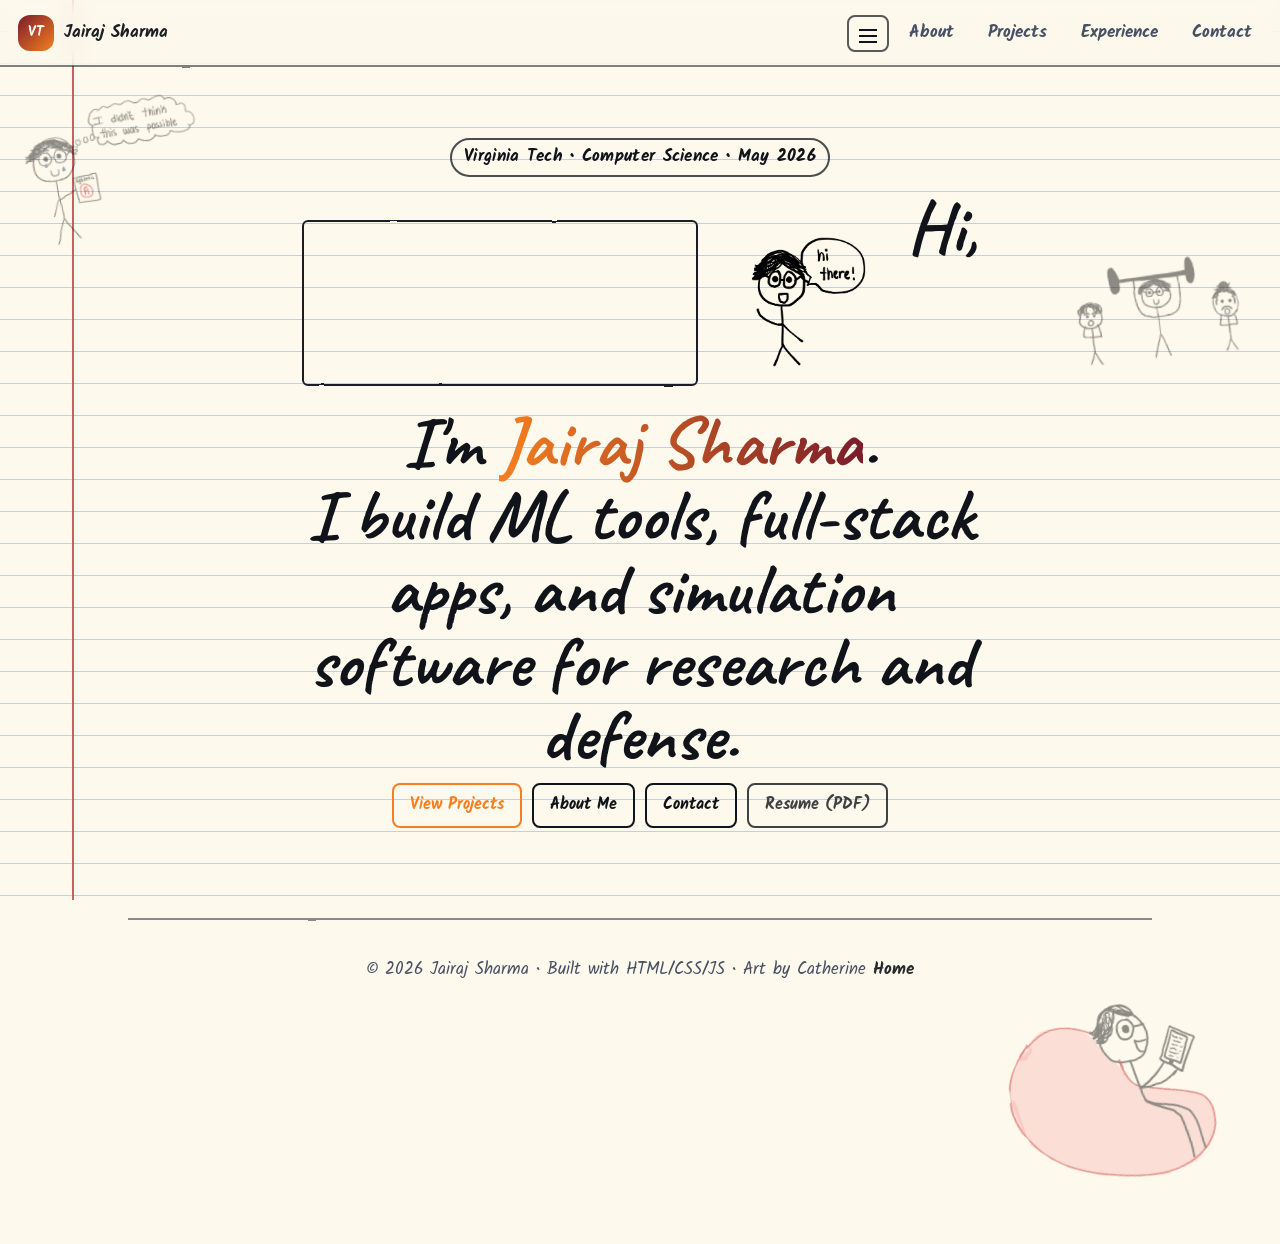
==== commit 101223d5: "preventing image overlaps with each other and subtitle + header text" ====
--- a/index.html
+++ b/index.html
@@ -75,7 +75,7 @@
 
   <footer class="footer">
     <p>
-      © <span id="year"></span> Jairaj Sharma • Built with HTML/CSS/JS •
+      © <span id="year"></span> Jairaj Sharma • Built with HTML/CSS/JS • Art by Catherine
       <a class="link" href="index.html">Home</a>
     </p>
   </footer>
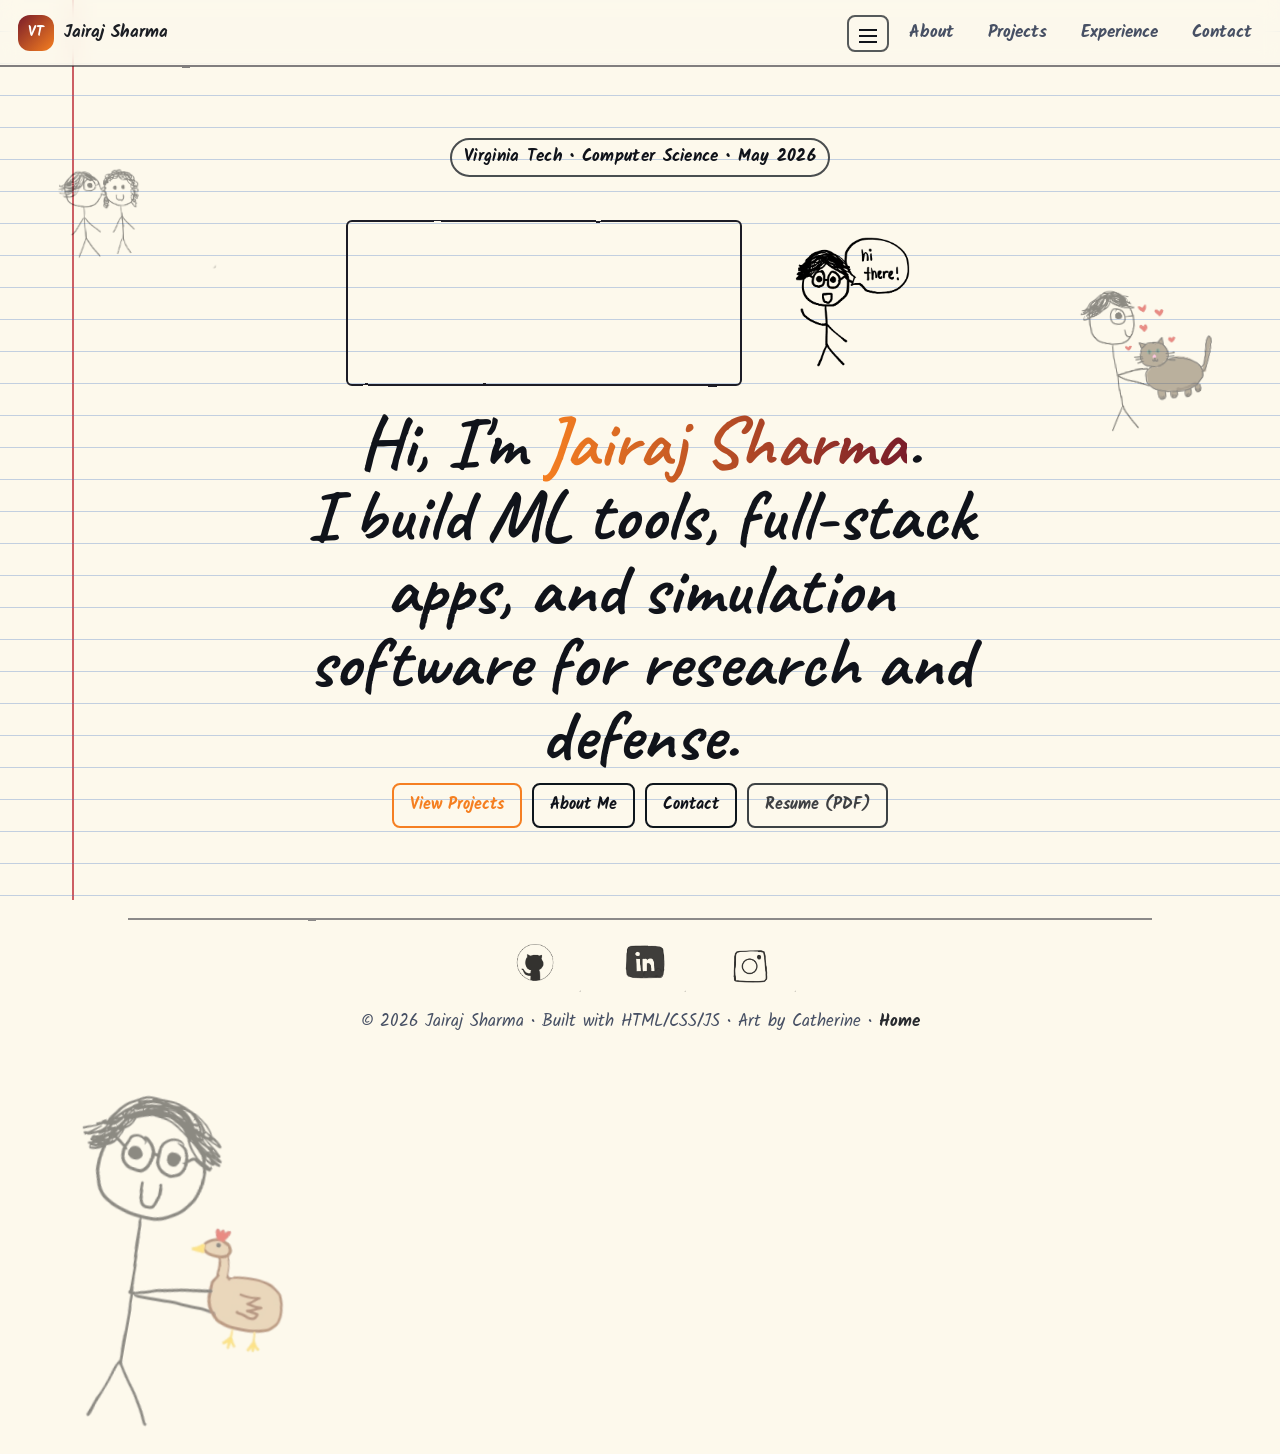
==== commit 8f909633: "Included buttons with links to socials" ====
--- a/index.html
+++ b/index.html
@@ -58,6 +58,7 @@
             </div>
             <img class="profile-sketch" src="images/transparent_images/SayingHi.png" alt="" decoding="async" />
           </div>
+          <br>
           Hi, I'm <span class="accent">Jairaj Sharma</span>.
           <br />
           I build ML tools, full-stack apps, and simulation software for research and defense.
@@ -74,8 +75,19 @@
   </main>
 
   <footer class="footer">
+    <nav class="footer-socials" aria-label="Social links">
+      <a href="https://github.com/jairaj-S" target="_blank" rel="noopener noreferrer" aria-label="GitHub">
+        <img src="images/transparent_images/Github.png" alt="" />
+      </a>
+      <a href="https://www.linkedin.com/in/jairajsharma" target="_blank" rel="noopener noreferrer" aria-label="LinkedIn">
+        <img src="images/transparent_images/linkedin.png" alt="" />
+      </a>
+      <a href="https://www.instagram.com/gymrajj/" target="_blank" rel="noopener noreferrer" aria-label="Instagram">
+        <img src="images/transparent_images/instagram.png" alt="" />
+      </a>
+    </nav>
     <p>
-      © <span id="year"></span> Jairaj Sharma • Built with HTML/CSS/JS • Art by Catherine
+      © <span id="year"></span> Jairaj Sharma • Built with HTML/CSS/JS • Art by Catherine •
       <a class="link" href="index.html">Home</a>
     </p>
   </footer>
--- a/css/styles.css
+++ b/css/styles.css
@@ -865,6 +865,39 @@
     pointer-events: none;
     opacity: 0.5;
   }
+
+  /* Social sketch-logo buttons in the footer — external links that open in a
+     new tab. The icons hop and brighten on hover. */
+  .footer-socials{
+    display: flex;
+    justify-content: center;
+    align-items: center;
+    gap: 24px;
+    margin-bottom: 10px;
+    flex-wrap: wrap;
+  }
+  .footer-socials a{
+    display: inline-flex;
+    align-items: center;
+    justify-content: center;
+    transition: transform 220ms cubic-bezier(.35,.7,.35,1);
+  }
+  .footer-socials a:hover,
+  .footer-socials a:focus-visible{
+    transform: translateY(-3px) rotate(-2deg);
+    outline: none;
+  }
+  .footer-socials img{
+    display: block;
+    height: 52px;
+    width: auto;
+    opacity: 0.8;
+    transition: opacity 200ms ease;
+  }
+  .footer-socials a:hover img,
+  .footer-socials a:focus-visible img{
+    opacity: 1;
+  }
   
   /* About split (bio on left, photo on right) */
   .about-split{
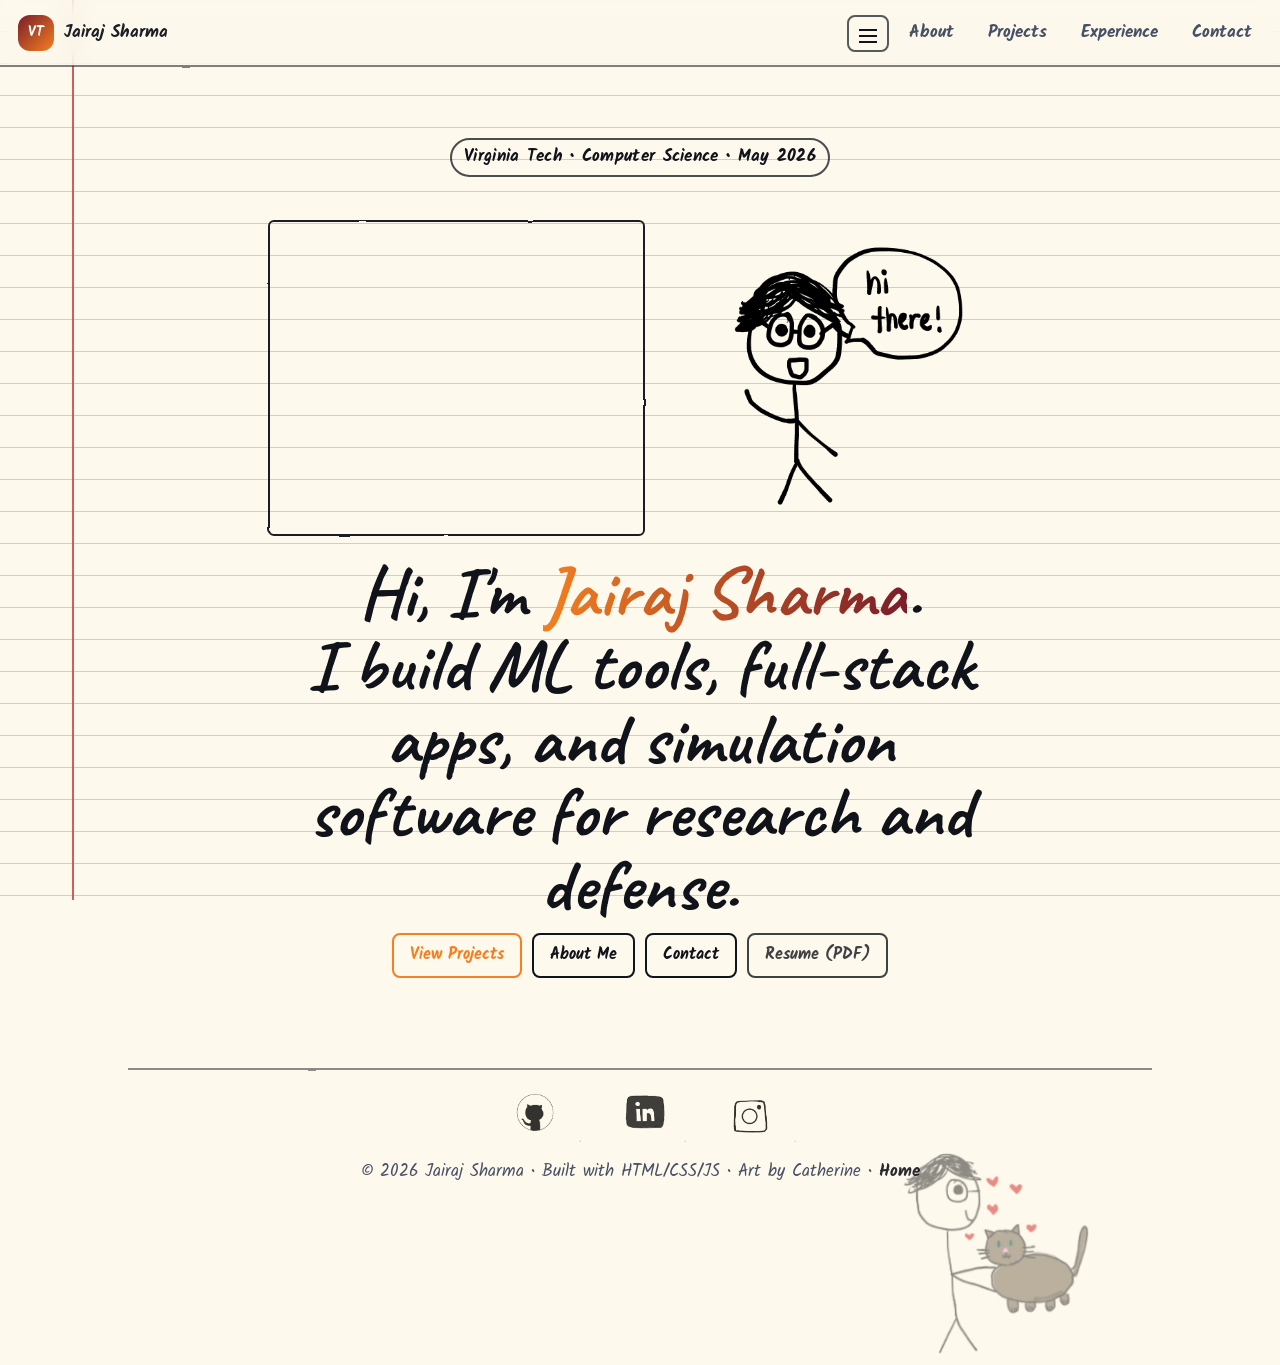
==== commit 60809c99: "rename images/transparent_images to doodles, split out icons folder" ====
--- a/index.html
+++ b/index.html
@@ -56,7 +56,7 @@
             <div class="profile-image">
               <img src="images/profile.jpg" alt="Jairaj Sharma" fetchpriority="high" decoding="async" />
             </div>
-            <img class="profile-sketch" src="images/transparent_images/SayingHi.png" alt="" decoding="async" />
+            <img class="profile-sketch" src="images/doodles/SayingHi.png" alt="" decoding="async" />
           </div>
           <br>
           Hi, I'm <span class="accent">Jairaj Sharma</span>.
@@ -77,13 +77,13 @@
   <footer class="footer">
     <nav class="footer-socials" aria-label="Social links">
       <a href="https://github.com/jairaj-S" target="_blank" rel="noopener noreferrer" aria-label="GitHub">
-        <img src="images/transparent_images/Github.png" alt="" />
+        <img src="images/icons/Github.png" alt="" />
       </a>
       <a href="https://www.linkedin.com/in/jairajsharma" target="_blank" rel="noopener noreferrer" aria-label="LinkedIn">
-        <img src="images/transparent_images/linkedin.png" alt="" />
+        <img src="images/icons/linkedin.png" alt="" />
       </a>
       <a href="https://www.instagram.com/gymrajj/" target="_blank" rel="noopener noreferrer" aria-label="Instagram">
-        <img src="images/transparent_images/instagram.png" alt="" />
+        <img src="images/icons/instagram.png" alt="" />
       </a>
     </nav>
     <p>
--- a/css/styles.css
+++ b/css/styles.css
@@ -140,7 +140,7 @@
   }
   .profile-sketch{
     display: block;
-    height: 150px;         /* match the framed photo's height */
+    height: 300px;         /* match the framed photo's height */
     width: auto;
     /* Fade in once the PNG has decoded so it doesn't pop in late and out of
        sync with the photo or the writing animation. */
@@ -150,7 +150,7 @@
   .profile-sketch.is-loaded{ opacity: 1; }
   @media (max-width: 640px){
     .profile-row{ flex-wrap: wrap; justify-content: center; gap: 12px; }
-    .profile-sketch{ height: 120px; }
+    .profile-sketch{ height: 150px; }
   }
 
   .profile-image {
@@ -162,7 +162,7 @@
   }
   .profile-image img {
     display: block;
-    height: 150px;
+    height: 300px;
     width: auto;
     border-radius: 4px;
     position: relative;
@@ -604,11 +604,49 @@
     border-width: 2.5px;
   }
   
+  /* Title row: small square thumbnail | title | category pill (pushed right) */
   .project-top{
-    display:flex;
-    align-items:center;
-    justify-content: space-between;
-    gap: 10px;
+    display: flex;
+    align-items: center;
+    gap: 12px;
+  }
+  .project-top h3{ margin: 0; min-width: 0; }
+  .project-top .pill{ margin-left: auto; flex-shrink: 0; }
+
+  /* Project thumbnail — small square next to the title. object-fit: cover so
+     the square crops cleanly regardless of the source image aspect ratio. */
+  .project-thumb{
+    display: block;
+    width: 56px;
+    height: 56px;
+    flex-shrink: 0;
+    overflow: hidden;
+    border-radius: 8px;
+    background: rgba(15,18,26,0.05);
+    border: 1px solid rgba(15,18,26,0.15);
+  }
+  .project-thumb img{
+    display: block;
+    width: 100%;
+    height: 100%;
+    object-fit: cover;
+  }
+
+  /* Logo thumbnail variant — used for institutional logos / seals next to a
+     card title. No frame/background, contains rather than crops, so the full
+     mark is preserved. Slightly larger than .project-thumb because seals carry
+     fine detail that benefits from extra pixels. */
+  .logo-thumb{
+    display: block;
+    width: 64px;
+    height: 64px;
+    flex-shrink: 0;
+  }
+  .logo-thumb img{
+    display: block;
+    width: 100%;
+    height: 100%;
+    object-fit: contain;
   }
   .pill{
     position: relative;
